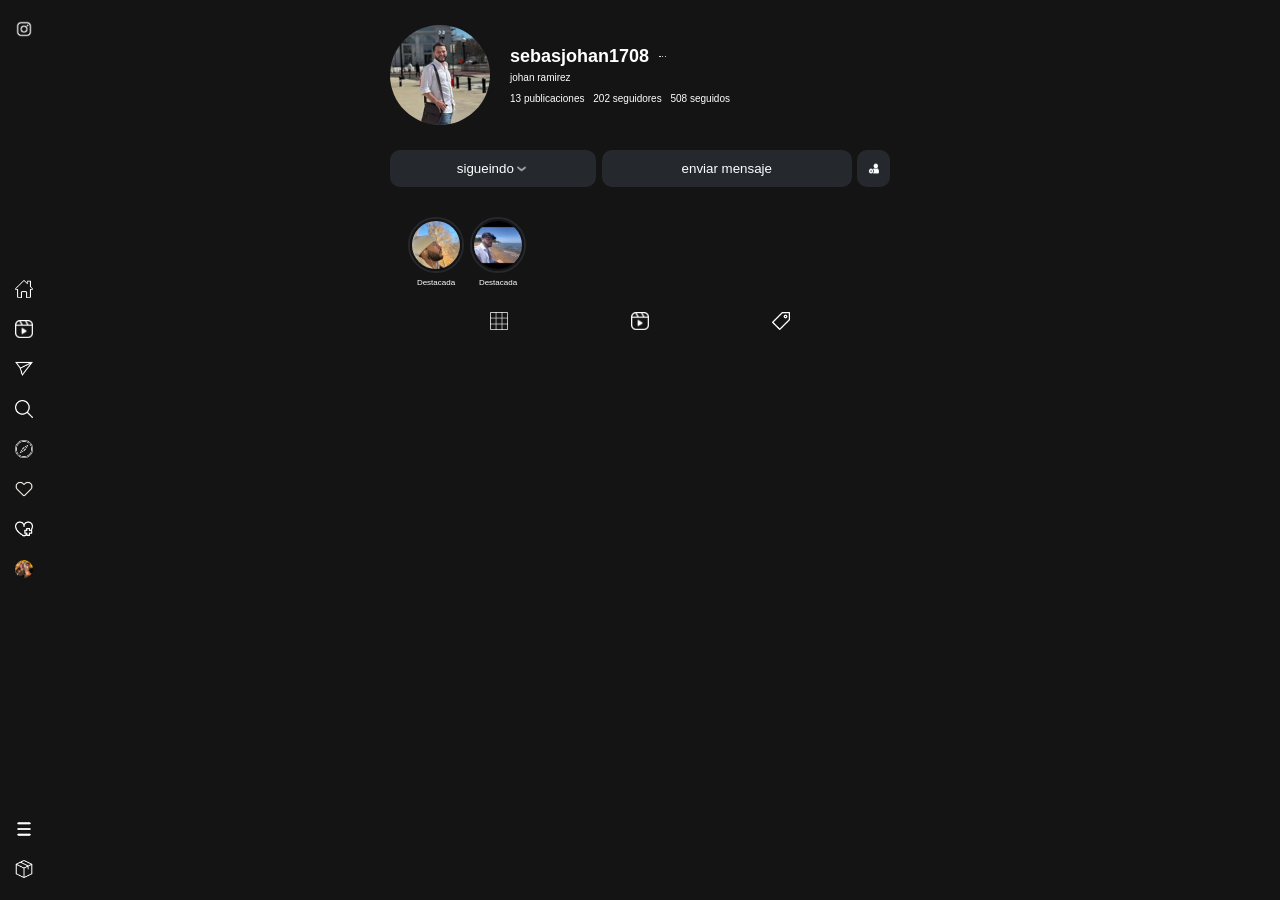
==== clase-13/index.html @ df512490 "mi primer script" ====
<!DOCTYPE html>
<html lang="es">

<head>
    <meta charset="UTF-8">
    <title>Document</title>
    <link rel="stylesheet" href="style.css">
</head>

<body>
    <nav>
        <div class="logo boton-base">
            <img src="./images/instagram-logo.png" alt="logo Instragram">
        </div>
        <div class="opciones">
            <div class="inicio boton-base">
                <img src="./images/inicio.png" alt="Icono inicio">
                <p>Inicio</p>
            </div>
            <div class="reels boton-base">
                <img src="./images/instagram-reels.png" alt="Icono reels">
                <p>Reels</p>
            </div>
            <div class="mensajes boton-base">
                <img src="./images/mensajes.png" alt="Icono mensajes">
                <p>Mensajes</p>
            </div>
            <div class="buscar boton-base">
                <img src="./images/busqueda.png" alt="Icono buscar">
                <p>Busacar</p>
            </div>
            <div class="explorar boton-base">
                <img src="./images/explorar.png" alt="Icono explorar">
                <p>explorar</p>
            </div>
            <div class="notificaciones boton-base">
                <img src="./images/me-gusta.png" alt="Icono me megusta">
                <p>notificaciones</p>
            </div>
            <div class="crear boton-base">
                <img src="./images/agregar.png" alt="Icono crear">
                <p>crear</p>
            </div>
            <div class="perfil-nav boton-base">
                <img src="./images/perfil-profe.jpeg" alt="Icono foto de perfil">
                <p>Perfil</p>
            </div>
        </div>
        <div class="configuraciones">
            <div class="mas boton-base">
                <img src="./images/menu hamburguesa.png" alt="Icono ver mas">
                <p>Mas</p>
            </div>
            <div class="meta boton-base">
                <img src="./images/paquete.png" alt="Icono meta">
                <p>Tambien de Meta</p>
            </div>
        </div>
    </nav>
    <main>
        <section class="cont-perfil">
            <article class="perfil">
                <div class="foto-perfil">
                    <img class="imagen-perfil" src="./images/foto-perfil.jpeg" alt="foto-perfil">
                </div>
                <div class="info-perfil">
                    <div class="nombre-perfil">
                        <p>sebasjohan1708</p>
                        <div class="puntos-perfil">
                            <div></div>
                            <div></div>
                            <div></div>
                        </div>
                    </div>
                    <div class="nombre-usuario">
                        <p>johan ramirez</p>
                    </div>
                    <div class="movimiento">
                        <p>13 publicaciones</p>
                        <p>202 seguidores</p>
                        <p>508 seguidos</p>
                    </div>
                </div>
            </article>
            <article class="btns-perfil">
                <button class="boton-1">
                    <p>sigueindo</p>
                    <img class="flech" src="./images/flecha-ig.png" alt="flecha-baja">
                </button>
                <button class="boton-2">
                    <p>enviar mensaje</p>
                </button>
                <button class="boton-3">
                    <img src="./images/amigo-negro.png" alt="amigos">
                </button>
            </article>
            <article class="historias">
                <div class="historia">
                    <div class="borde-historia">
                        <img src="./images/imagen-historia-1.jpeg" alt="imagen historia 1">
                    </div>
                    <p>Destacada</p>
                </div>
                <div class="historia">
                    <div class="borde-historia">
                        <img src="./images/imagen-historia-2.jpeg" alt="iamagen historia 2">
                    </div>
                    <p>Destacada</p>
                </div>
            </article>
        </section>
        <section class="con-contenido">
            <article class="contenido">
                <div>
                    <img src="./images/rendijas.png" alt="icono rendijas">
                    <img src="./images/instagram-reels.png" alt="icono reels">
                    <img src="./images/tag.png" alt="icino png">
                </div>
            </article>
        </section>
    </main>
</body>

</html>
---- clase-13/style.css ----
* {
    margin: 0;
    padding: 0;
    list-style: none;
    font-family: sans-serif;
}

body {
    background-color: #141414;
}
nav{
    display: flex;
    flex-direction: column;
    justify-content: space-between;
    height: 100vh;
    position: fixed;
    top: 0px;
    left: 0px;
    width: 80px;
    overflow: hidden;
    transition: 300ms;
    margin-left: 5px;
}
nav:hover{
    width: 185px;
}

.boton-base{
    padding: 10px 8px;
    cursor: pointer;
    width: 130px;
    display: flex;
    align-items: center;
    margin: 2px;
    border-radius: 8px;
}
.logo{
    margin-top: 10px;
    width: 20px;
}
.boton-base p{
    color: #ffffff;
    opacity: 0;
    transition: 300ms;
    font-size: 12px;    
}
nav:hover p{
    opacity: 1;
    margin-left: 14px;
}
.boton-base:hover{
    background-color: #2b2a2a;

}
.boton-base img{
    width: 18px;
    filter: invert(100%);
}
.perfil-nav img{
    filter: invert(0%) !important;
    border-radius: 50%;
}
.configuraciones{
    margin-bottom: 10px;
}

.cont-perfil {
    padding-top: 25px;
    width: 500px;
    margin: auto;
}

.perfil {
    display: flex;
    align-items: center;
}

.foto-perfil {
    border-radius: 50%;
    width: 100px;
    height: 100px;
    overflow: hidden;
    display: flex;
    justify-content: center;
    cursor: pointer;
}

.imagen-perfil {
    width: 100%;
}

.info-perfil {
    display: flex;
    flex-direction: column;
    margin-left: 20px;
}

.nombre-perfil {
    display: flex;
}

.nombre-perfil p {
    font-size: 18px;
    color: #ffffff;
    font-weight: 600;
}

.puntos-perfil {
    display: flex;
    align-items: center;
    justify-content: space-between;
    width: 7px;
    margin-left: 10px;
    cursor: pointer;
}

.puntos-perfil div {
    border-radius: 50%;
    width: 1.5px;
    background-color: #ffffff;
    height: 1.5px;
}

.nombre-usuario {
    color: #ffffff;
    font-size: 10px;
    margin: 5px 0 10px 0;
}


.movimiento {
    display: flex;
    /* color: #ffffff; */
    justify-content: space-between;
    align-items: center;
    width: 220px;
}

.movimiento p {
    color: #ffffff;
    font-size: 10px;
}

.btns-perfil {
    display: flex;
    color: #ffffff;
    justify-content: center;
    align-items: center;
    margin: auto;
    margin-top: 25px;
}

.btns-perfil p {
    justify-content: center;
    align-items: center;
    color: #ffffff;
}

.boton-1 {
    bottom: 100%;
    border-radius: 10px;
    background-color: #25292e;
    width: 230px;
    height: 37px;
    margin-right: 6px;
    cursor: pointer;
    border: none;
    display: flex;
    justify-content: center;
    align-items: center;

}

.boton-1:hover {
    background-color: #3a3f45;
}

.flech {
    width: 15px;
    filter: invert(100%);
}

.boton-2 {
    width: 280px;
    height: 37px;
    border-radius: 10px;
    background-color: #25292e;
    cursor: pointer;
    border: none;

}

.boton-2:hover {
    background-color: #3a3f45;
}

.boton-3 {
    background-color: #25292e;
    width: 37px;
    height: 37px;
    border-radius: 10px;
    border: none;
    margin-left: 5px;
    display: flex;
    justify-content: center;
    align-items: center;
    cursor: pointer;
}

.boton-3 img {
    width: 30%;
    height: 30%;
    filter: invert(100%);
    transform: scaleX(-100%);
}

.boton-3:hover {
    background-color: #3a3f45;
}
.historias{
    display: flex;
    margin: auto;
    margin-top: 30px;
    margin-left: 15px;
    cursor: pointer;
}
.historia{
    margin:0px 3px;
}
.borde-historia{
    border-radius: 50%;
    border: solid 2px #25292e;
    display: flex;
    justify-content: center;
    align-items: center;
}
.historias img{
    border-radius: 50%;
    width: 48px;
    border: solid 2px #141414;
}
.historias p{
    font-size: 8px;
    color: #ffffff;
    text-align: center;
    margin-top: 5px;
}
.cont-contenido{
    display: flex;
    justify-content: center;
}
.contenido{
    display: flex;
    justify-content: center;
    margin-top: 25px;
}
.contenido div{
    width: 300px;
    display: flex;
    justify-content: space-between;
}
.contenido img{
    width: 18px;
    filter: invert(100%);
    cursor: pointer;
}
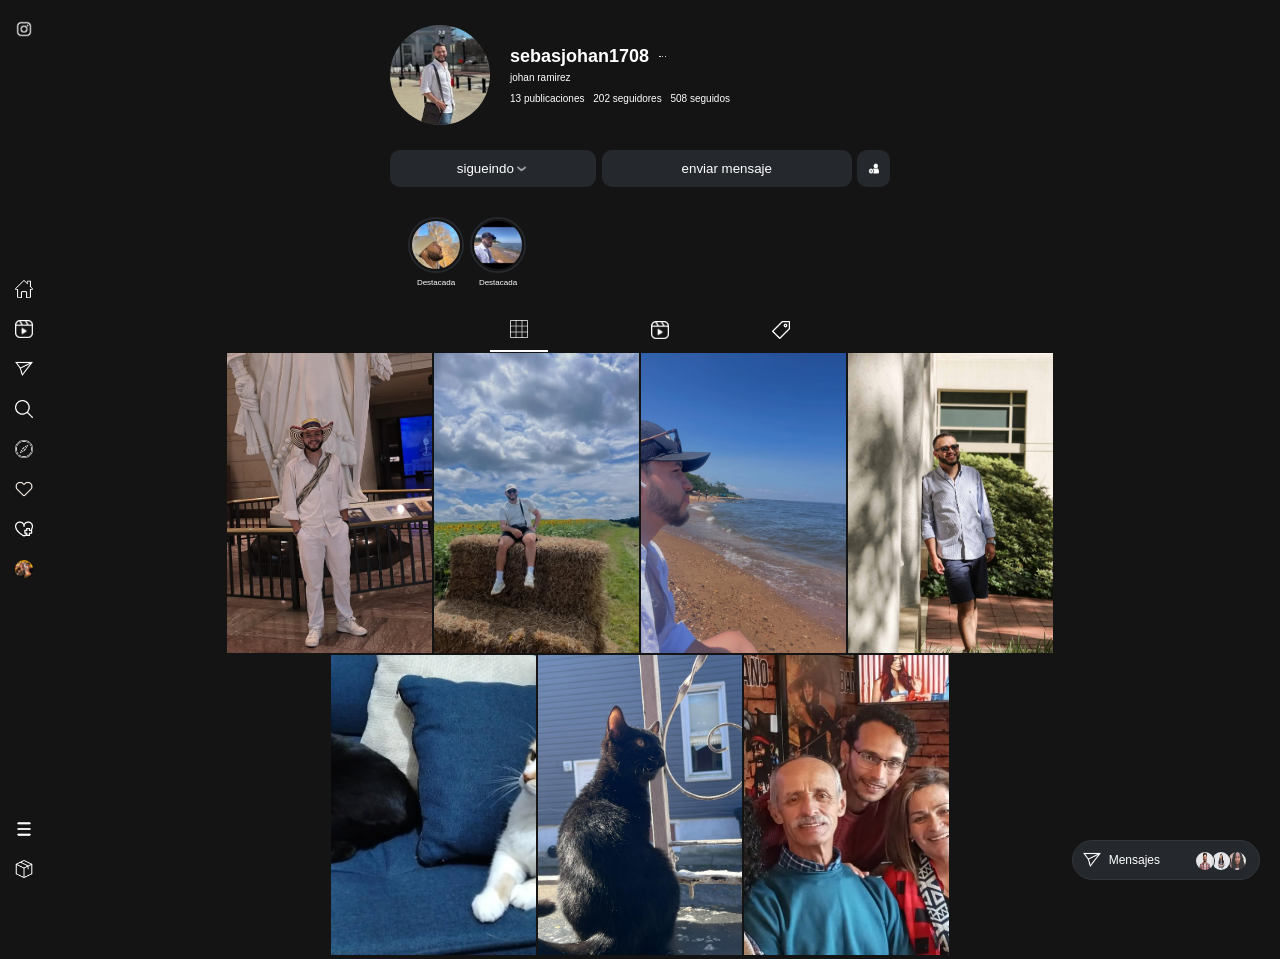
==== commit 3a8dc0b2: "pagina ig" ====
--- a/clase-13/index.html
+++ b/clase-13/index.html
@@ -111,13 +111,51 @@
         </section>
         <section class="con-contenido">
             <article class="contenido">
+                <div class="recontenido">
+                    <div class="contenido-rendija">
+                        <img src="./images/rendijas.png" alt="icono rendijas">
+                    </div>
+                    <div>
+                        <img src="./images/instagram-reels.png" alt="icono reels">
+                    </div>
+                    <div>
+                        <img src="./images/tag.png" alt="icino png">
+                    </div>
+                </div>
+            </article>
+            <article class="foto-cont">
                 <div>
-                    <img src="./images/rendijas.png" alt="icono rendijas">
-                    <img src="./images/instagram-reels.png" alt="icono reels">
-                    <img src="./images/tag.png" alt="icino png">
+                    <img src="./images/foto-waht1.jpeg" alt="foto">
+                </div>
+                <div>
+                    <img src="./images/foto-what2.jpeg" alt="foto">
+                </div>
+                <div>
+                    <img src="./images/foto-what3.jpeg" alt="foto">
+                </div>
+                <div>
+                    <img src="./images/foto-what4.jpeg" alt="foto">
+                </div>
+                <div>
+                    <img src="./images/foto-what5.jpeg" alt="foto">
+                </div>
+                <div>
+                    <img src="./images/foto-what6.jpeg" alt="foto">
+                </div>
+                <div>
+                    <img src="./images/foto-what7.jpeg" alt="foto">
                 </div>
             </article>
         </section>
+        <div class="mensaje-flotante">
+            <img src="./images/mensajes.png" alt="icono mensaje">
+            <span>Mensajes</span>
+            <div class="retratos-amigos">
+                <img class="imagen-perfil-amg1" src="./images/raul.avif" alt="retrato contacto">
+                <img class="imagen-perfil-amg2" src="./images/lina.avif" alt="retrato contacto">
+                <img class="imagen-perfil-amg3" src="./images/martha.jpg" alt="retrato contacto">
+            </div>
+        </div>
     </main>
 </body>
 
--- a/clase-13/style.css
+++ b/clase-13/style.css
@@ -8,7 +8,8 @@
 body {
     background-color: #141414;
 }
-nav{
+
+nav {
     display: flex;
     flex-direction: column;
     justify-content: space-between;
@@ -21,11 +22,12 @@
     transition: 300ms;
     margin-left: 5px;
 }
-nav:hover{
+
+nav:hover {
     width: 185px;
 }
 
-.boton-base{
+.boton-base {
     padding: 10px 8px;
     cursor: pointer;
     width: 130px;
@@ -34,33 +36,40 @@
     margin: 2px;
     border-radius: 8px;
 }
-.logo{
+
+.logo {
     margin-top: 10px;
     width: 20px;
 }
-.boton-base p{
+
+.boton-base p {
     color: #ffffff;
     opacity: 0;
     transition: 300ms;
-    font-size: 12px;    
-}
-nav:hover p{
+    font-size: 12px;
+}
+
+nav:hover p {
     opacity: 1;
     margin-left: 14px;
 }
-.boton-base:hover{
+
+.boton-base:hover {
     background-color: #2b2a2a;
 
 }
-.boton-base img{
+
+.boton-base img {
     width: 18px;
     filter: invert(100%);
 }
-.perfil-nav img{
+
+.perfil-nav img {
     filter: invert(0%) !important;
     border-radius: 50%;
 }
-.configuraciones{
+
+.configuraciones {
     margin-bottom: 10px;
 }
 
@@ -130,7 +139,6 @@
 
 .movimiento {
     display: flex;
-    /* color: #ffffff; */
     justify-content: space-between;
     align-items: center;
     width: 220px;
@@ -217,50 +225,150 @@
 .boton-3:hover {
     background-color: #3a3f45;
 }
-.historias{
+
+.historias {
     display: flex;
     margin: auto;
     margin-top: 30px;
     margin-left: 15px;
     cursor: pointer;
 }
-.historia{
-    margin:0px 3px;
-}
-.borde-historia{
+
+.historia {
+    margin: 0px 3px;
+}
+
+.borde-historia {
     border-radius: 50%;
     border: solid 2px #25292e;
     display: flex;
     justify-content: center;
     align-items: center;
 }
-.historias img{
+
+.historias img {
     border-radius: 50%;
     width: 48px;
     border: solid 2px #141414;
 }
-.historias p{
+
+.historias p {
     font-size: 8px;
     color: #ffffff;
     text-align: center;
     margin-top: 5px;
 }
-.cont-contenido{
-    display: flex;
-    justify-content: center;
-}
-.contenido{
+
+.cont-contenido {
+    display: flex;
+    justify-content: center;
+}
+
+.contenido {
     display: flex;
     justify-content: center;
     margin-top: 25px;
 }
-.contenido div{
+
+.recontenido {
     width: 300px;
     display: flex;
     justify-content: space-between;
-}
-.contenido img{
+    align-items: center;
+}
+.contenido-rendija{
+    border-bottom: 2px solid #ffffff;
+    padding: 8px 20px;
+}
+
+.contenido img {
     width: 18px;
     filter: invert(100%);
     cursor: pointer;
+}
+
+.foto-cont {
+    width: 80%;
+    display: flex;
+    justify-content: center;
+    flex-wrap: wrap;
+    margin: auto;
+
+}
+
+.foto-cont div {
+    width: 20%;
+    min-width: 200px;
+    max-width: 300px;
+    height: 300px;
+    align-items: center;
+    justify-content: center;
+    border: solid 0.5px #141414;
+    cursor: pointer;
+}
+
+.foto-cont div img {
+    width: 100%;
+    height: 100%;
+    object-fit: cover;
+}
+
+.mensaje-flotante {
+    background-color: #25292e;
+    border-radius: 60px;
+    display: flex;
+    justify-content: space-between;
+    align-items: center;
+    position: fixed;
+    right: 20px;
+    bottom: 20px;
+    padding: 10px 10px;
+    cursor: pointer;
+    border: 0.1px solid #33363a;
+}
+
+.mensaje-flotante:hover {
+    background-color: #3a3f45;
+}
+
+.mensaje-flotante img {
+    width: 18px;
+    height: 18px;
+    filter: invert(100%);
+}
+
+.mensaje-flotante span {
+    color: #ffffff;
+    margin-right: 35px;
+    font-size: 12px;
+    margin-left: 8px;
+}
+
+.retratos-amigos {
+    position: relative;
+    width: 54px;
+    height: 18px;
+}
+
+.retratos-amigos img {
+    border-radius: 50%;
+    filter: invert(0%);
+    position: absolute;
+    width: 18px;
+    height: 18px;
+    border: 0.8px solid #25292e;
+}
+
+.imagen-perfil-amg1 {
+    z-index: 3;
+}
+
+.imagen-perfil-amg2 {
+    left: 16px;
+    z-index: 2;
+}
+
+.imagen-perfil-amg3 {
+    left: 32px;
+    z-index: 1;
 }
